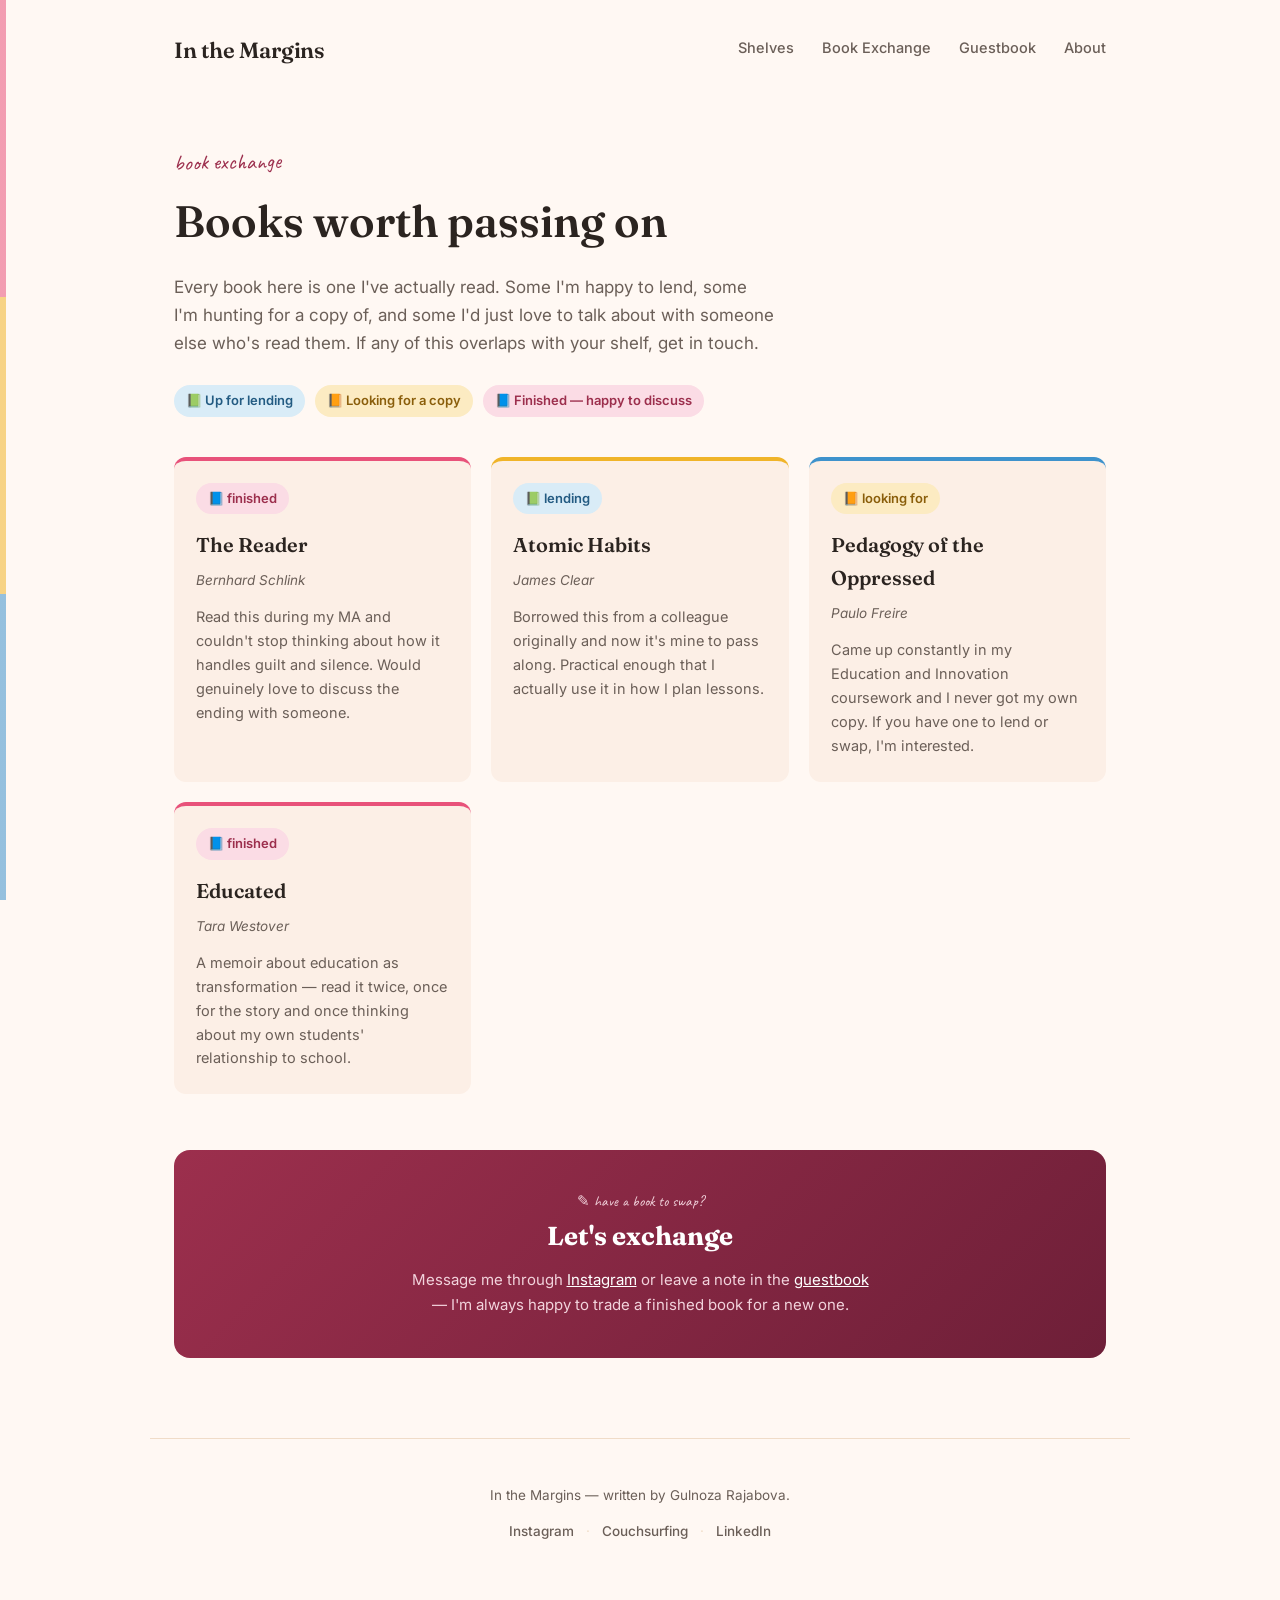
==== bookshelf.html @ f58e510e "Add files via upload" ====
<!DOCTYPE html>
<html lang="en">
<head>
<meta charset="UTF-8">
<meta name="viewport" content="width=device-width, initial-scale=1.0">
<title>Book Exchange — In the Margins</title>
<meta name="description" content="Books Gulnoza has read, is reading, and wants to swap or pass on.">
<link rel="preconnect" href="https://fonts.googleapis.com">
<link rel="preconnect" href="https://fonts.gstatic.com" crossorigin>
<link href="https://fonts.googleapis.com/css2?family=Fraunces:ital,opsz,wght@0,9..144,400;0,9..144,500;0,9..144,600;1,9..144,500&family=Inter:wght@400;500;600&family=Caveat:wght@500;600&display=swap" rel="stylesheet">
<link rel="stylesheet" href="style.css">
</head>
<body>

<div class="page-edge"></div>

<header class="site-header">
  <a href="index.html" class="wordmark">In the Margins</a>
  <nav class="main-nav">
    <a href="index.html#shelves">Shelves</a>
    <a href="bookshelf.html">Book Exchange</a>
    <a href="guestbook.html">Guestbook</a>
    <a href="about.html">About</a>
  </nav>
</header>

<main class="bookshelf-page">

  <p class="hero-eyebrow">book exchange</p>
  <h1 class="bookshelf-title">Books worth passing on</h1>
  <p class="bookshelf-sub">Every book here is one I've actually read. Some I'm happy to lend, some I'm hunting for a copy of, and some I'd just love to talk about with someone else who's read them. If any of this overlaps with your shelf, get in touch.</p>

  <div class="book-status-key">
    <span class="status-pill status-lend">📗 Up for lending</span>
    <span class="status-pill status-want">📙 Looking for a copy</span>
    <span class="status-pill status-read">📘 Finished — happy to discuss</span>
  </div>

  <div class="book-grid">

    <article class="book-card">
      <span class="status-pill status-read">📘 finished</span>
      <h3>The Reader</h3>
      <p class="book-author">Bernhard Schlink</p>
      <p class="book-note">Read this during my MA and couldn't stop thinking about how it handles guilt and silence. Would genuinely love to discuss the ending with someone.</p>
    </article>

    <article class="book-card">
      <span class="status-pill status-lend">📗 lending</span>
      <h3>Atomic Habits</h3>
      <p class="book-author">James Clear</p>
      <p class="book-note">Borrowed this from a colleague originally and now it's mine to pass along. Practical enough that I actually use it in how I plan lessons.</p>
    </article>

    <article class="book-card">
      <span class="status-pill status-want">📙 looking for</span>
      <h3>Pedagogy of the Oppressed</h3>
      <p class="book-author">Paulo Freire</p>
      <p class="book-note">Came up constantly in my Education and Innovation coursework and I never got my own copy. If you have one to lend or swap, I'm interested.</p>
    </article>

    <article class="book-card">
      <span class="status-pill status-read">📘 finished</span>
      <h3>Educated</h3>
      <p class="book-author">Tara Westover</p>
      <p class="book-note">A memoir about education as transformation — read it twice, once for the story and once thinking about my own students' relationship to school.</p>
    </article>

  </div>

  <div class="bookshelf-cta">
    <p class="margin-note-deco">✎ have a book to swap?</p>
    <h2>Let's exchange</h2>
    <p>Message me through <a href="https://www.instagram.com/gulnoza_rajabova31/" target="_blank" rel="noopener">Instagram</a> or leave a note in the <a href="guestbook.html">guestbook</a> — I'm always happy to trade a finished book for a new one.</p>
  </div>

</main>

<footer class="site-footer">
  <p>In the Margins — written by Gulnoza Rajabova.</p>
  <p class="footer-social">
    <a href="https://www.instagram.com/gulnoza_rajabova31/" target="_blank" rel="noopener">Instagram</a>
    <span class="social-dot">·</span>
    <a href="https://www.couchsurfing.com/c/users/gulnoza-rajabova" target="_blank" rel="noopener">Couchsurfing</a>
    <span class="social-dot">·</span>
    <a href="https://www.linkedin.com/in/gulnoza-rajabova-429baa215" target="_blank" rel="noopener">LinkedIn</a>
  </p>
</footer>

</body>
</html>
---- style.css ----
/* ============================================
   IN THE MARGINS — design tokens
   Palette: cream page + highlighter-marker accents (pink/yellow/blue)
   ============================================ */

:root {
  --paper: #FFF8F3;
  --paper-shade: #FCEFE6;
  --ink: #2B2420;
  --ink-soft: #6B5F58;
  --rule: #F0DCC8;

  --pink: #E8527A;
  --pink-light: #FBDCE5;
  --pink-text: #9C2F4D;

  --yellow: #F0B429;
  --yellow-light: #FCEBC2;
  --yellow-text: #8A5E0B;

  --blue: #3E92CC;
  --blue-light: #D9ECF7;
  --blue-text: #235B82;

  --font-display: 'Fraunces', Georgia, serif;
  --font-body: 'Inter', -apple-system, sans-serif;
  --font-hand: 'Caveat', cursive;

  --max-width: 760px;
  --wide-width: 980px;
}

* { box-sizing: border-box; }

html { scroll-behavior: smooth; }

body {
  margin: 0;
  background: var(--paper);
  color: var(--ink);
  font-family: var(--font-body);
  font-size: 17px;
  line-height: 1.65;
  -webkit-font-smoothing: antialiased;
}

a { color: inherit; text-decoration: none; }

/* triple highlighter stripe — like three markers laid along the spine */
.page-edge {
  position: fixed;
  top: 0;
  left: 0;
  width: 6px;
  height: 100%;
  background: linear-gradient(
    to bottom,
    var(--pink) 0%, var(--pink) 33%,
    var(--yellow) 33%, var(--yellow) 66%,
    var(--blue) 66%, var(--blue) 100%
  );
  opacity: 0.55;
  z-index: 5;
  pointer-events: none;
}

@media (max-width: 640px) {
  .page-edge { display: none; }
}

/* ============ HEADER ============ */

.site-header {
  display: flex;
  justify-content: space-between;
  align-items: center;
  max-width: var(--wide-width);
  margin: 0 auto;
  padding: 32px 24px 20px;
}

.wordmark {
  font-family: var(--font-display);
  font-weight: 600;
  font-size: 22px;
  letter-spacing: -0.01em;
  color: var(--ink);
}

.main-nav {
  display: flex;
  gap: 28px;
  font-size: 14.5px;
  font-weight: 500;
}

.main-nav a {
  color: var(--ink-soft);
  border-bottom: 1px solid transparent;
  padding-bottom: 3px;
  transition: border-color 0.15s, color 0.15s;
}

.main-nav a:hover {
  color: var(--pink-text);
  border-bottom-color: var(--pink);
}

/* ============ HERO ============ */

.hero {
  max-width: var(--max-width);
  margin: 0 auto;
  padding: 64px 24px 64px;
  position: relative;
}

.hero-eyebrow {
  font-family: var(--font-hand);
  font-size: 22px;
  color: var(--pink-text);
  margin: 0 0 4px;
  transform: rotate(-1deg);
  display: inline-block;
  position: relative;
  z-index: 1;
}

.hero-title {
  font-family: var(--font-display);
  font-size: clamp(36px, 5.8vw, 56px);
  line-height: 1.1;
  font-weight: 600;
  letter-spacing: -0.01em;
  margin: 0 0 24px;
  color: var(--ink);
  position: relative;
  z-index: 1;
}

.hero-title .mark-pink, .hero-title .mark-yellow, .hero-title .mark-blue {
  position: relative;
  white-space: nowrap;
}

.hero-title .mark-pink::after, .hero-title .mark-yellow::after, .hero-title .mark-blue::after {
  content: "";
  position: absolute;
  left: -4px;
  right: -4px;
  bottom: 3px;
  height: 0.4em;
  z-index: -1;
  border-radius: 2px;
}

.hero-title .mark-pink::after { background: var(--pink-light); }
.hero-title .mark-yellow::after { background: var(--yellow-light); }
.hero-title .mark-blue::after { background: var(--blue-light); }

.hero-sub {
  font-size: 18px;
  color: var(--ink-soft);
  max-width: 540px;
  margin: 0 0 32px;
  position: relative;
  z-index: 1;
}

.hero-actions {
  display: flex;
  gap: 14px;
  flex-wrap: wrap;
  position: relative;
  z-index: 1;
}

.btn-primary {
  background: var(--pink);
  color: white;
  padding: 13px 24px;
  border-radius: 8px;
  font-weight: 600;
  font-size: 15px;
  transition: background 0.15s, transform 0.15s;
  display: inline-block;
}

.btn-primary:hover {
  background: var(--pink-text);
  transform: translateY(-1px);
}

.btn-ghost {
  border: 1.5px solid var(--ink);
  color: var(--ink);
  padding: 13px 24px;
  border-radius: 8px;
  font-weight: 500;
  font-size: 15px;
  transition: background 0.15s, transform 0.15s;
  display: inline-block;
}

.btn-ghost:hover { background: var(--paper-shade); transform: translateY(-1px); }

/* ============ SHELVES (post list) ============ */

.shelves {
  max-width: var(--wide-width);
  margin: 0 auto;
  padding: 48px 24px 64px;
  border-top: 2px solid var(--rule);
}

.shelves-head h2 {
  font-family: var(--font-display);
  font-size: 30px;
  font-weight: 600;
  margin: 0 0 8px;
}

.shelves-head p {
  color: var(--ink-soft);
  margin: 0 0 28px;
  font-size: 15.5px;
}

.shelf-tabs {
  display: flex;
  gap: 10px;
  margin-bottom: 36px;
  flex-wrap: wrap;
}

.shelf-tab {
  font-family: var(--font-body);
  background: var(--paper-shade);
  border: 1.5px solid transparent;
  color: var(--ink-soft);
  padding: 8px 16px;
  border-radius: 20px;
  font-size: 14px;
  font-weight: 500;
  cursor: pointer;
  transition: all 0.15s;
}

.shelf-tab:hover { border-color: var(--pink); color: var(--pink-text); }

.shelf-tab.active {
  background: var(--ink);
  border-color: var(--ink);
  color: var(--paper);
}

.post-list {
  display: flex;
  flex-direction: column;
}

.post-card {
  display: grid;
  grid-template-columns: 120px 1fr;
  gap: 28px;
  padding: 28px 0;
  border-bottom: 1px solid var(--rule);
  position: relative;
}

.post-card:first-child { padding-top: 0; }

.post-margin {
  display: flex;
  flex-direction: column;
  gap: 8px;
  padding-top: 4px;
}

.margin-date {
  font-family: var(--font-hand);
  font-size: 17px;
  color: var(--ink-soft);
}

.margin-tag {
  font-size: 11.5px;
  font-weight: 600;
  text-transform: uppercase;
  letter-spacing: 0.04em;
  padding: 3px 9px;
  border-radius: 4px;
  width: fit-content;
}

.tag-books { background: var(--pink-light); color: var(--pink-text); }
.tag-classroom { background: var(--yellow-light); color: var(--yellow-text); }
.tag-journey { background: var(--blue-light); color: var(--blue-text); }
.tag-personal { background: var(--pink-light); color: var(--pink-text); }
.tag-work { background: var(--blue-light); color: var(--blue-text); }

.social-row {
  margin-top: 24px;
  font-size: 14px;
  color: var(--ink-soft);
  position: relative;
  z-index: 1;
}

.social-row a {
  color: var(--ink-soft);
  font-weight: 500;
  border-bottom: 1px solid transparent;
  transition: border-color 0.15s, color 0.15s;
}

.social-row a:hover {
  color: var(--pink-text);
  border-bottom-color: var(--pink);
}

.social-dot {
  margin: 0 8px;
  color: var(--rule);
}

.post-body h3 {
  font-family: var(--font-display);
  font-size: 23px;
  font-weight: 600;
  margin: 0 0 10px;
  line-height: 1.3;
}

.post-body h3 a:hover { color: var(--pink-text); }

.post-body p {
  color: var(--ink-soft);
  font-size: 15.5px;
  margin: 0 0 12px;
  max-width: 600px;
}

.read-more {
  font-size: 14px;
  font-weight: 600;
  color: var(--pink-text);
}

.read-more:hover { text-decoration: underline; }

@media (max-width: 640px) {
  .post-card { grid-template-columns: 1fr; gap: 8px; }
  .post-margin { flex-direction: row; align-items: center; }
}

/* ============ SUBSCRIBE ============ */

.subscribe {
  max-width: var(--wide-width);
  margin: 0 auto;
  padding: 0 24px 80px;
}

.subscribe-card {
  background: linear-gradient(135deg, var(--blue-text) 0%, #1C4566 100%);
  color: white;
  border-radius: 16px;
  padding: 48px 40px;
  text-align: center;
  position: relative;
  overflow: hidden;
}

.margin-note-deco {
  font-family: var(--font-hand);
  font-size: 18px;
  color: var(--yellow);
  margin: 0 0 6px;
}

.subscribe-card h2 {
  font-family: var(--font-display);
  font-size: 28px;
  margin: 0 0 12px;
}

.subscribe-card p {
  color: #C9DCEB;
  max-width: 440px;
  margin: 0 auto 24px;
  font-size: 15px;
}

.subscribe-form {
  display: flex;
  gap: 10px;
  max-width: 380px;
  margin: 0 auto;
  flex-wrap: wrap;
  justify-content: center;
}

.subscribe-form input {
  flex: 1;
  min-width: 200px;
  padding: 12px 16px;
  border-radius: 8px;
  border: none;
  font-family: var(--font-body);
  font-size: 15px;
}

.subscribe-form button {
  background: var(--pink);
  color: white;
  border: none;
  padding: 12px 22px;
  border-radius: 8px;
  font-weight: 600;
  font-size: 15px;
  cursor: pointer;
  transition: background 0.15s;
}

.subscribe-form button:hover { background: #D43E66; }

.subscribe-note {
  font-size: 12.5px;
  color: #8FAFC7;
  margin-top: 16px !important;
}

/* ============ FOOTER ============ */

.site-footer {
  text-align: center;
  padding: 32px 24px 48px;
  color: var(--ink-soft);
  font-size: 13.5px;
  border-top: 1px solid var(--rule);
  max-width: var(--wide-width);
  margin: 0 auto;
}

.footer-social {
  margin-top: 8px !important;
}

.footer-social a {
  color: var(--ink-soft);
  font-weight: 500;
}

.footer-social a:hover { color: var(--pink-text); }

/* ============ POST PAGE ============ */

.post-page {
  max-width: var(--max-width);
  margin: 0 auto;
  padding: 48px 24px 80px;
}

.post-back {
  display: inline-block;
  font-size: 14px;
  font-weight: 500;
  color: var(--ink-soft);
  margin-bottom: 28px;
}

.post-back:hover { color: var(--pink-text); }

.post-page-meta {
  display: flex;
  gap: 10px;
  align-items: center;
  margin-bottom: 18px;
}

.post-page h1 {
  font-family: var(--font-display);
  font-size: clamp(30px, 4.5vw, 42px);
  line-height: 1.15;
  font-weight: 600;
  margin: 0 0 28px;
}

.post-content {
  font-size: 17.5px;
  line-height: 1.75;
  color: var(--ink);
}

.post-content p { margin: 0 0 22px; }

.post-content h2 {
  font-family: var(--font-display);
  font-size: 25px;
  font-weight: 600;
  margin: 40px 0 18px;
}

blockquote.margin-quote {
  font-family: var(--font-hand);
  font-size: 22px;
  color: var(--pink-text);
  border-left: 3px solid var(--pink);
  padding-left: 20px;
  margin: 32px 0;
  line-height: 1.4;
}

.post-content ul, .post-content ol {
  margin: 0 0 22px;
  padding-left: 24px;
}

.post-content li { margin-bottom: 8px; }

.post-footer-note {
  margin-top: 56px;
  padding-top: 28px;
  border-top: 1px solid var(--rule);
  font-size: 14.5px;
  color: var(--ink-soft);
}

/* ============ SHARE BAR (on each post) ============ */

.share-bar {
  margin-top: 40px;
  padding: 24px;
  background: var(--paper-shade);
  border-radius: 12px;
  display: flex;
  align-items: center;
  gap: 14px;
  flex-wrap: wrap;
}

.share-label {
  font-size: 14px;
  font-weight: 600;
  color: var(--ink);
  margin-right: 4px;
}

.share-btn {
  display: inline-flex;
  align-items: center;
  gap: 6px;
  padding: 9px 16px;
  border-radius: 20px;
  font-size: 13.5px;
  font-weight: 600;
  border: none;
  cursor: pointer;
  transition: transform 0.15s, opacity 0.15s;
}

.share-btn:hover { transform: translateY(-1px); opacity: 0.92; }

.share-whatsapp { background: #DDF3E4; color: #1F7A41; }
.share-copy { background: var(--blue-light); color: var(--blue-text); }
.share-instagram { background: var(--pink-light); color: var(--pink-text); }

.share-copy-feedback {
  font-size: 13px;
  color: var(--ink-soft);
  font-style: italic;
}

/* ============ COMMENTS SECTION (on each post) ============ */

.comments-section {
  margin-top: 48px;
  padding-top: 32px;
  border-top: 2px solid var(--rule);
}

.comments-heading {
  font-family: var(--font-display);
  font-size: 21px;
  font-weight: 600;
  margin: 0 0 18px;
}

/* ============ ABOUT PAGE ============ */

.about-page {
  max-width: var(--max-width);
  margin: 0 auto;
  padding: 56px 24px 80px;
}

.about-page h1 {
  font-family: var(--font-display);
  font-size: clamp(32px, 5vw, 44px);
  margin: 0 0 24px;
}

.about-page p {
  font-size: 17px;
  line-height: 1.75;
  color: var(--ink-soft);
  margin: 0 0 20px;
}

.about-actions {
  display: flex;
  gap: 14px;
  flex-wrap: wrap;
  margin: 36px 0 36px;
}

/* ============ BOOK EXCHANGE PAGE ============ */

.bookshelf-page {
  max-width: var(--wide-width);
  margin: 0 auto;
  padding: 56px 24px 80px;
}

.bookshelf-title {
  font-family: var(--font-display);
  font-size: clamp(32px, 5vw, 44px);
  font-weight: 600;
  margin: 0 0 16px;
}

.bookshelf-sub {
  font-size: 17px;
  color: var(--ink-soft);
  max-width: 600px;
  margin: 0 0 28px;
}

.book-status-key {
  display: flex;
  gap: 10px;
  flex-wrap: wrap;
  margin-bottom: 40px;
}

.status-pill {
  font-size: 13px;
  font-weight: 600;
  padding: 5px 12px;
  border-radius: 20px;
  display: inline-block;
}

.status-lend { background: var(--blue-light); color: var(--blue-text); }
.status-want { background: var(--yellow-light); color: var(--yellow-text); }
.status-read { background: var(--pink-light); color: var(--pink-text); }

.book-grid {
  display: grid;
  grid-template-columns: repeat(auto-fit, minmax(230px, 1fr));
  gap: 20px;
  margin-bottom: 56px;
}

.book-card {
  background: var(--paper-shade);
  border-radius: 12px;
  padding: 22px 22px 24px;
  display: flex;
  flex-direction: column;
  gap: 8px;
  border-top: 4px solid var(--pink);
}

.book-card:nth-child(2) { border-top-color: var(--yellow); }
.book-card:nth-child(3) { border-top-color: var(--blue); }
.book-card:nth-child(4) { border-top-color: var(--pink); }
.book-card:nth-child(5) { border-top-color: var(--yellow); }

.book-card .status-pill {
  align-self: flex-start;
  margin-bottom: 6px;
}

.book-card h3 {
  font-family: var(--font-display);
  font-size: 20px;
  font-weight: 600;
  margin: 0;
}

.book-author {
  font-size: 13.5px;
  color: var(--ink-soft);
  font-style: italic;
  margin: 0;
}

.book-note {
  font-size: 14.5px;
  color: var(--ink-soft);
  margin: 6px 0 0;
}

.bookshelf-cta {
  background: linear-gradient(135deg, var(--pink-text) 0%, #6E1F38 100%);
  color: white;
  border-radius: 16px;
  padding: 40px;
  text-align: center;
}

.bookshelf-cta h2 {
  font-family: var(--font-display);
  font-size: 26px;
  margin: 0 0 10px;
}

.bookshelf-cta p {
  color: #F2D3DC;
  max-width: 460px;
  margin: 0 auto;
  font-size: 15px;
}

.bookshelf-cta a {
  color: white;
  text-decoration: underline;
}

/* ============ GUESTBOOK PAGE ============ */

.guestbook-page {
  max-width: var(--max-width);
  margin: 0 auto;
  padding: 56px 24px 80px;
}

.guestbook-title {
  font-family: var(--font-display);
  font-size: clamp(32px, 5vw, 44px);
  font-weight: 600;
  margin: 0 0 16px;
}

.guestbook-sub {
  font-size: 17px;
  color: var(--ink-soft);
  margin: 0 0 40px;
}

.guestbook-fallback {
  background: var(--paper-shade);
  padding: 20px;
  border-radius: 12px;
  font-size: 14.5px;
  color: var(--ink-soft);
}
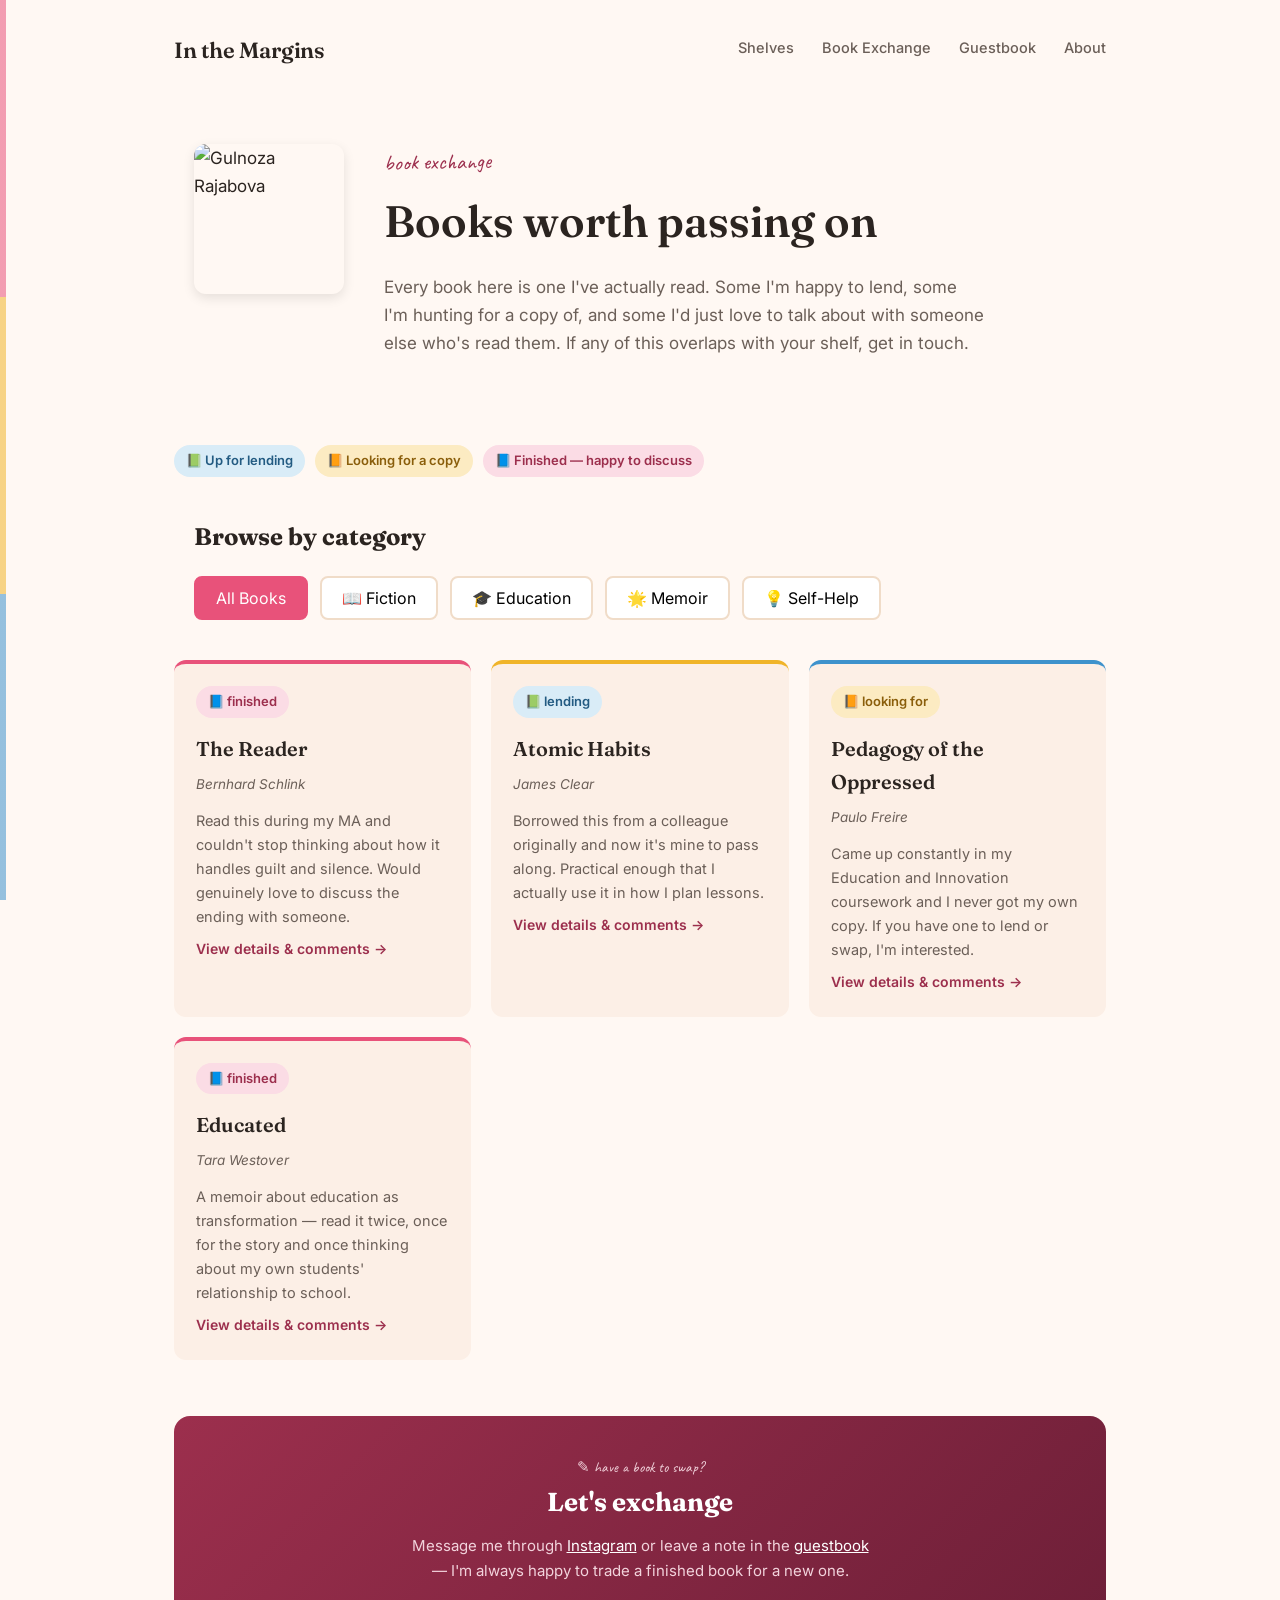
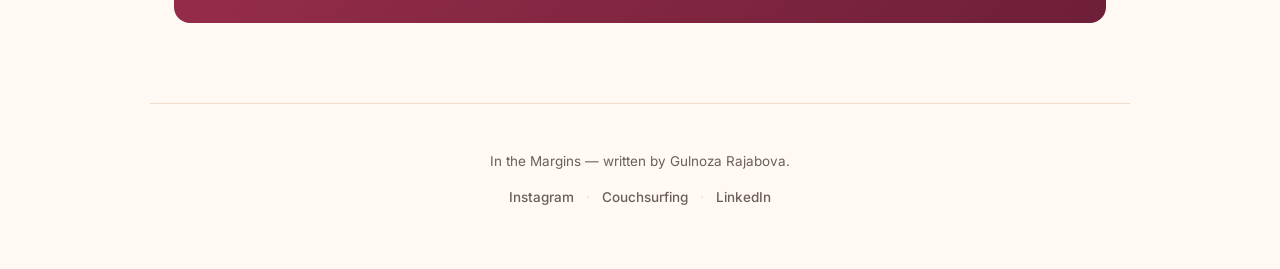
==== commit a56bba58: "Add book exchange pages, category filters, and Giscus integration (placeholders)" ====
--- a/bookshelf.html
+++ b/bookshelf.html
@@ -26,9 +26,14 @@
 
 <main class="bookshelf-page">
 
-  <p class="hero-eyebrow">book exchange</p>
-  <h1 class="bookshelf-title">Books worth passing on</h1>
-  <p class="bookshelf-sub">Every book here is one I've actually read. Some I'm happy to lend, some I'm hunting for a copy of, and some I'd just love to talk about with someone else who's read them. If any of this overlaps with your shelf, get in touch.</p>
+  <div class="bookshelf-hero">
+    <img src="https://via.placeholder.com/150" alt="Gulnoza Rajabova" class="profile-pic">
+    <div class="bookshelf-hero-text">
+      <p class="hero-eyebrow">book exchange</p>
+      <h1 class="bookshelf-title">Books worth passing on</h1>
+      <p class="bookshelf-sub">Every book here is one I've actually read. Some I'm happy to lend, some I'm hunting for a copy of, and some I'd just love to talk about with someone else who's read them. If any of this overlaps with your shelf, get in touch.</p>
+    </div>
+  </div>
 
   <div class="book-status-key">
     <span class="status-pill status-lend">📗 Up for lending</span>
@@ -36,34 +41,49 @@
     <span class="status-pill status-read">📘 Finished — happy to discuss</span>
   </div>
 
-  <div class="book-grid">
+  <div class="book-categories">
+    <h2>Browse by category</h2>
+    <div class="category-buttons">
+      <button class="book-category-btn" data-book-category="all">All Books</button>
+      <button class="book-category-btn" data-book-category="fiction">📖 Fiction</button>
+      <button class="book-category-btn" data-book-category="education">🎓 Education</button>
+      <button class="book-category-btn" data-book-category="memoir">🌟 Memoir</button>
+      <button class="book-category-btn" data-book-category="selfhelp">💡 Self-Help</button>
+    </div>
+  </div>
 
-    <article class="book-card">
+  <div class="book-grid" id="book-grid">
+
+    <article class="book-card" data-book-category="fiction">
       <span class="status-pill status-read">📘 finished</span>
       <h3>The Reader</h3>
       <p class="book-author">Bernhard Schlink</p>
       <p class="book-note">Read this during my MA and couldn't stop thinking about how it handles guilt and silence. Would genuinely love to discuss the ending with someone.</p>
+      <a href="book-fiction.html" class="read-more">View details & comments →</a>
     </article>
 
-    <article class="book-card">
+    <article class="book-card" data-book-category="selfhelp">
       <span class="status-pill status-lend">📗 lending</span>
       <h3>Atomic Habits</h3>
       <p class="book-author">James Clear</p>
       <p class="book-note">Borrowed this from a colleague originally and now it's mine to pass along. Practical enough that I actually use it in how I plan lessons.</p>
+      <a href="book-selfhelp.html" class="read-more">View details & comments →</a>
     </article>
 
-    <article class="book-card">
+    <article class="book-card" data-book-category="education">
       <span class="status-pill status-want">📙 looking for</span>
       <h3>Pedagogy of the Oppressed</h3>
       <p class="book-author">Paulo Freire</p>
       <p class="book-note">Came up constantly in my Education and Innovation coursework and I never got my own copy. If you have one to lend or swap, I'm interested.</p>
+      <a href="book-education.html" class="read-more">View details & comments →</a>
     </article>
 
-    <article class="book-card">
+    <article class="book-card" data-book-category="memoir">
       <span class="status-pill status-read">📘 finished</span>
       <h3>Educated</h3>
       <p class="book-author">Tara Westover</p>
       <p class="book-note">A memoir about education as transformation — read it twice, once for the story and once thinking about my own students' relationship to school.</p>
+      <a href="book-memoir.html" class="read-more">View details & comments →</a>
     </article>
 
   </div>
@@ -87,5 +107,35 @@
   </p>
 </footer>
 
+<script>
+document.addEventListener('DOMContentLoaded', function () {
+  const categoryBtns = document.querySelectorAll('.book-category-btn');
+  const bookCards = document.querySelectorAll('.book-card');
+
+  categoryBtns.forEach(function (btn) {
+    btn.addEventListener('click', function () {
+      const category = btn.getAttribute('data-book-category');
+
+      // Update active button
+      categoryBtns.forEach(function (b) {
+        b.classList.remove('active');
+      });
+      btn.classList.add('active');
+
+      // Show/hide books
+      bookCards.forEach(function (card) {
+        if (category === 'all' || card.getAttribute('data-book-category') === category) {
+          card.style.display = 'block';
+        } else {
+          card.style.display = 'none';
+        }
+      });
+    });
+  });
+
+  // Set "All" as active by default
+  categoryBtns[0].classList.add('active');
+});
+</script>
 </body>
 </html>
--- a/style.css
+++ b/style.css
@@ -757,3 +757,91 @@
   font-size: 14.5px;
   color: var(--ink-soft);
 }
+
+/* ============================================
+   BOOK EXCHANGE — Category Section
+   ============================================ */
+
+.bookshelf-hero {
+  display: flex;
+  gap: 40px;
+  align-items: flex-start;
+  max-width: var(--wide-width);
+  margin: 0 auto 60px;
+  padding: 0 20px;
+}
+
+.profile-pic {
+  width: 150px;
+  height: 150px;
+  border-radius: 12px;
+  object-fit: cover;
+  flex-shrink: 0;
+  box-shadow: 0 4px 12px rgba(0,0,0,0.1);
+}
+
+.bookshelf-hero-text {
+  flex: 1;
+}
+
+.book-categories {
+  max-width: var(--wide-width);
+  margin: 0 auto 40px;
+  padding: 0 20px;
+}
+
+.book-categories h2 {
+  font-family: var(--font-display);
+  margin-bottom: 20px;
+  font-size: 24px;
+}
+
+.category-buttons {
+  display: flex;
+  flex-wrap: wrap;
+  gap: 12px;
+}
+
+.book-category-btn {
+  background: white;
+  border: 2px solid var(--rule);
+  padding: 10px 20px;
+  border-radius: 8px;
+  font-family: var(--font-body);
+  cursor: pointer;
+  transition: all 0.3s ease;
+  font-size: 16px;
+}
+
+.book-category-btn:hover {
+  border-color: var(--ink);
+  background: var(--paper-shade);
+}
+
+.book-category-btn.active {
+  background: var(--pink);
+  color: white;
+  border-color: var(--pink);
+}
+
+/* Responsive */
+@media (max-width: 640px) {
+  .bookshelf-hero {
+    flex-direction: column;
+    gap: 20px;
+  }
+
+  .profile-pic {
+    width: 120px;
+    height: 120px;
+  }
+
+  .category-buttons {
+    gap: 8px;
+  }
+
+  .book-category-btn {
+    padding: 8px 16px;
+    font-size: 14px;
+  }
+}
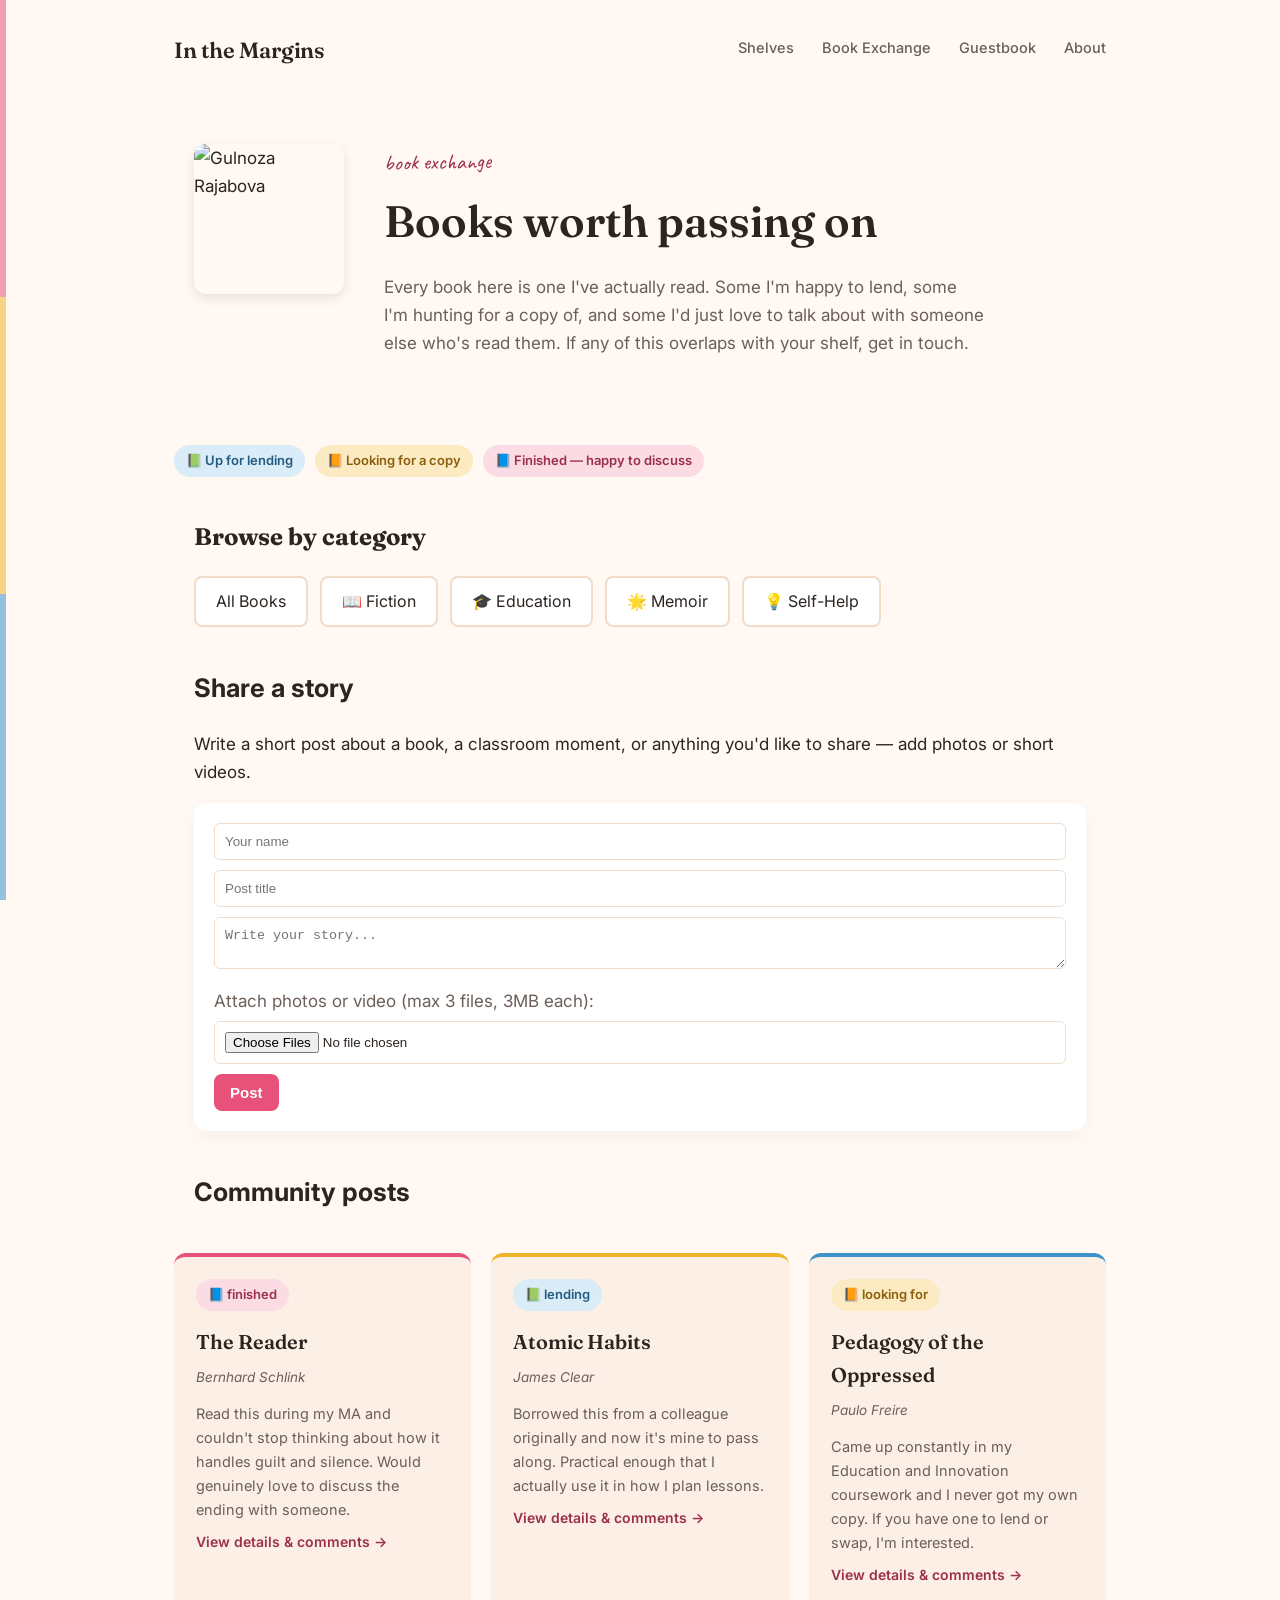
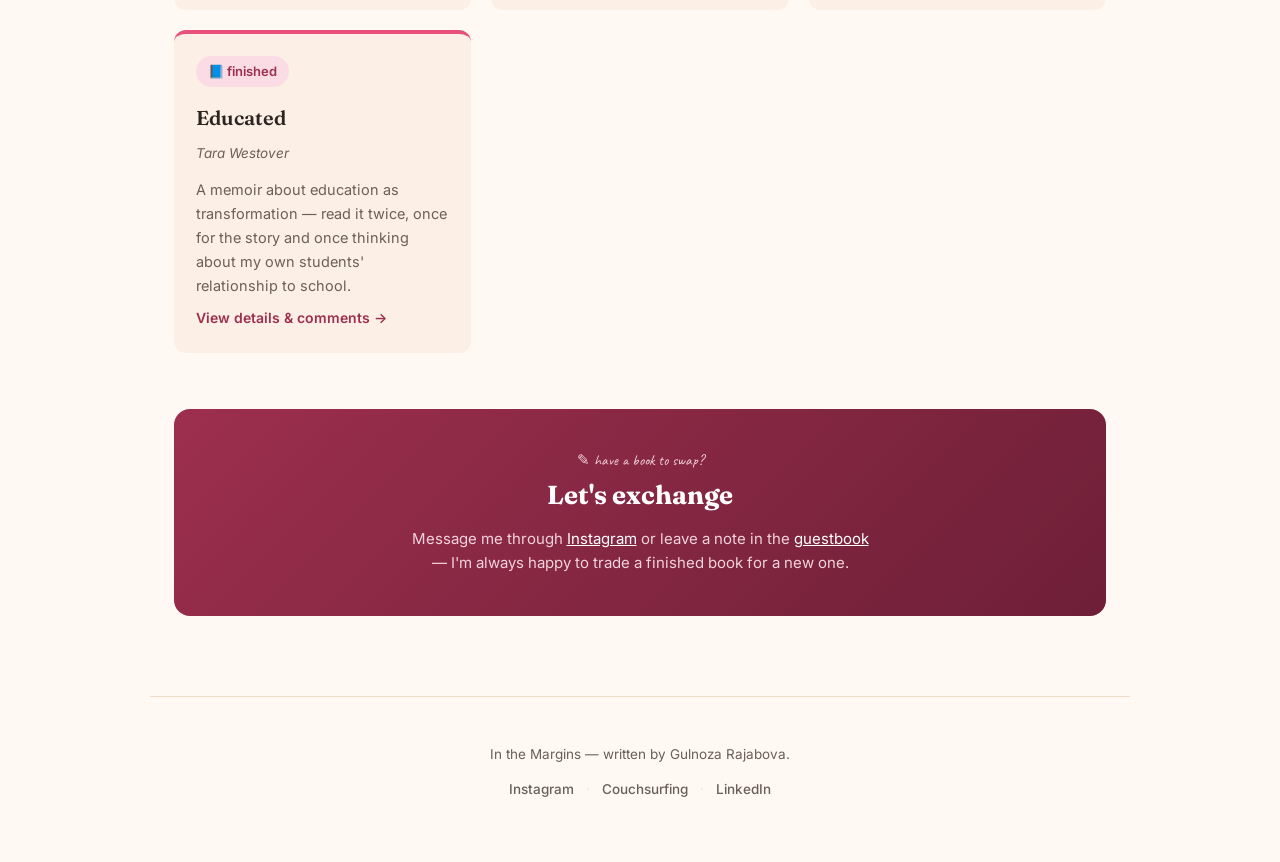
==== commit 73a7d6ac: "Add client-side community posts (localStorage) to bookshelf" ====
--- a/bookshelf.html
+++ b/bookshelf.html
@@ -44,13 +44,31 @@
   <div class="book-categories">
     <h2>Browse by category</h2>
     <div class="category-buttons">
-      <button class="book-category-btn" data-book-category="all">All Books</button>
-      <button class="book-category-btn" data-book-category="fiction">📖 Fiction</button>
-      <button class="book-category-btn" data-book-category="education">🎓 Education</button>
-      <button class="book-category-btn" data-book-category="memoir">🌟 Memoir</button>
-      <button class="book-category-btn" data-book-category="selfhelp">💡 Self-Help</button>
+      <a href="bookshelf.html" class="book-category-btn" data-book-category="all">All Books</a>
+      <a href="book-fiction.html" class="book-category-btn" data-book-category="fiction">📖 Fiction</a>
+      <a href="book-education.html" class="book-category-btn" data-book-category="education">🎓 Education</a>
+      <a href="book-memoir.html" class="book-category-btn" data-book-category="memoir">🌟 Memoir</a>
+      <a href="book-selfhelp.html" class="book-category-btn" data-book-category="selfhelp">💡 Self-Help</a>
     </div>
   </div>
+
+  <section class="post-creator">
+    <h2>Share a story</h2>
+    <p>Write a short post about a book, a classroom moment, or anything you'd like to share — add photos or short videos.</p>
+    <form id="post-form" class="post-form">
+      <input type="text" id="post-author" placeholder="Your name" required>
+      <input type="text" id="post-title" placeholder="Post title" required>
+      <textarea id="post-content" placeholder="Write your story..." required></textarea>
+      <label class="file-label">Attach photos or video (max 3 files, 3MB each):</label>
+      <input type="file" id="post-files" accept="image/*,video/*" multiple>
+      <button type="submit" class="btn-primary">Post</button>
+    </form>
+  </section>
+
+  <section class="posts-feed" id="posts-feed">
+    <h2>Community posts</h2>
+    <div id="posts-list"></div>
+  </section>
 
   <div class="book-grid" id="book-grid">
 
@@ -107,35 +125,7 @@
   </p>
 </footer>
 
-<script>
-document.addEventListener('DOMContentLoaded', function () {
-  const categoryBtns = document.querySelectorAll('.book-category-btn');
-  const bookCards = document.querySelectorAll('.book-card');
-
-  categoryBtns.forEach(function (btn) {
-    btn.addEventListener('click', function () {
-      const category = btn.getAttribute('data-book-category');
-
-      // Update active button
-      categoryBtns.forEach(function (b) {
-        b.classList.remove('active');
-      });
-      btn.classList.add('active');
-
-      // Show/hide books
-      bookCards.forEach(function (card) {
-        if (category === 'all' || card.getAttribute('data-book-category') === category) {
-          card.style.display = 'block';
-        } else {
-          card.style.display = 'none';
-        }
-      });
-    });
-  });
-
-  // Set "All" as active by default
-  categoryBtns[0].classList.add('active');
-});
-</script>
 </body>
 </html>
+</body>
+</html>
--- a/style.css
+++ b/style.css
@@ -845,3 +845,20 @@
     font-size: 14px;
   }
 }
+
+/* Posts/feed styles */
+.post-creator { max-width: var(--wide-width); margin: 30px auto; padding: 0 20px; }
+.post-form { background: white; padding: 20px; border-radius: 12px; box-shadow: 0 6px 18px rgba(0,0,0,0.04); }
+.post-form input, .post-form textarea { width: 100%; padding: 10px; margin-bottom: 10px; border: 1px solid var(--rule); border-radius: 6px; }
+.post-form .file-label { display:block; margin-bottom:6px; color:var(--ink-soft); }
+.post-form button { background: var(--pink); color: white; border: none; padding: 10px 16px; border-radius: 8px; cursor: pointer; }
+.posts-feed { max-width: var(--wide-width); margin: 40px auto; padding: 0 20px; }
+.user-post { background: white; padding: 18px; border-radius: 10px; box-shadow: 0 6px 18px rgba(0,0,0,0.04); margin-bottom: 18px; }
+.user-post .post-meta { color:var(--ink-soft); margin-bottom:8px; }
+.post-img { max-width: 220px; margin-right:8px; border-radius:8px; display:inline-block; }
+.post-video { max-width: 420px; display:block; margin:8px 0; }
+
+@media (max-width:640px){
+  .post-img { max-width: 100%; display:block; margin-bottom:10px; }
+  .post-video { max-width:100%; }
+}
